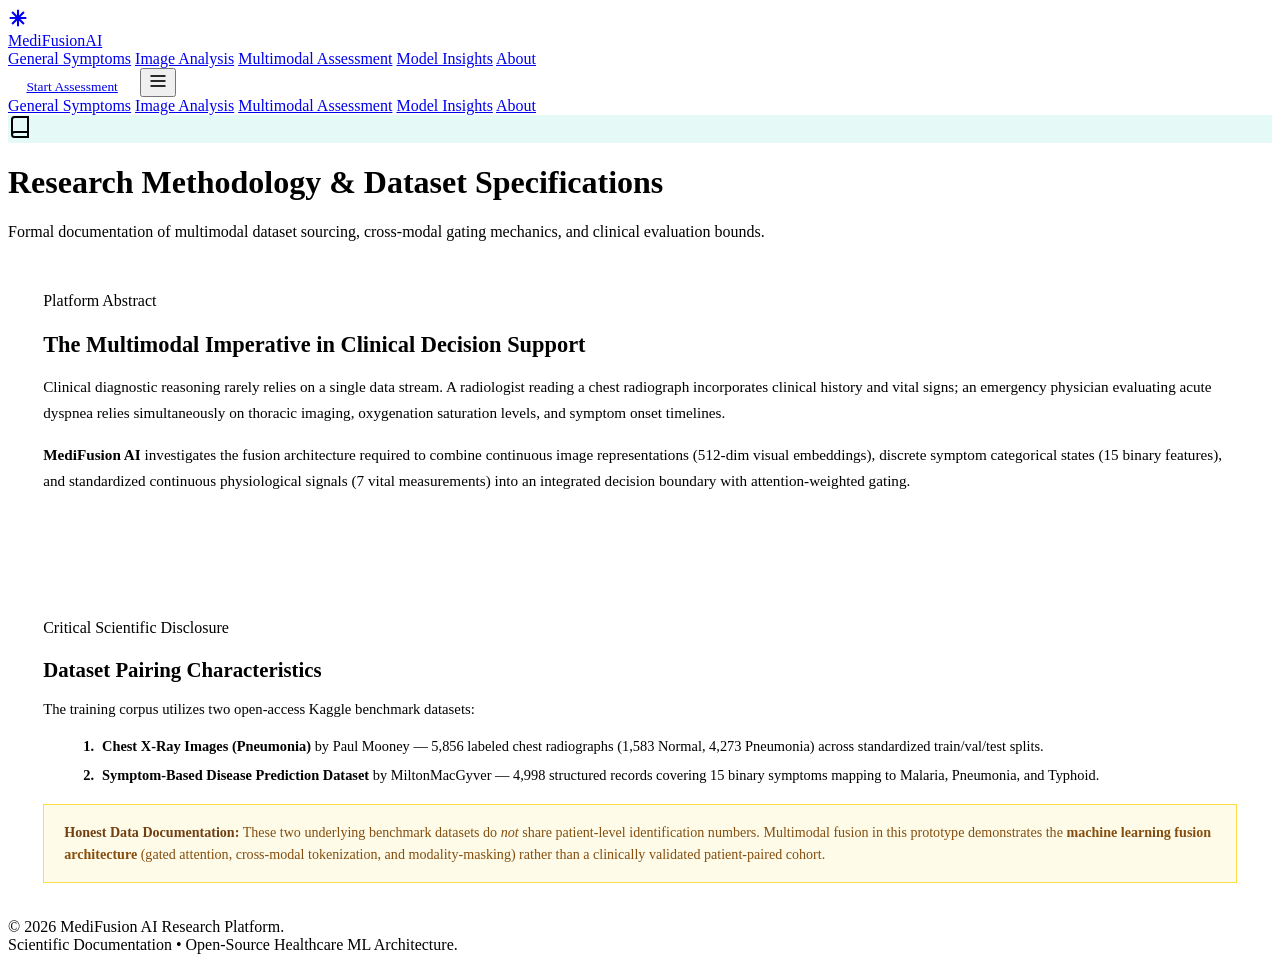
==== frontend/about.html @ e779c129 "Initial commit of MediFusion AI" ====
<!DOCTYPE html>
<html lang="en">
<head>
    <meta charset="UTF-8">
    <meta name="viewport" content="width=device-width, initial-scale=1.0">
    <meta name="description" content="MediFusion AI Research & Datasets — Methodology, Dataset Characteristics, and Scientific Documentation.">
    <title>Research & Datasets — MediFusion AI</title>
    
    <link rel="preconnect" href="https://fonts.googleapis.com">
    <link rel="preconnect" href="https://fonts.gstatic.com" crossorigin>
    <link href="https://fonts.googleapis.com/css2?family=Plus+Jakarta+Sans:wght@400;500;600;700;800&family=JetBrains+Mono:wght@500;700&display=swap" rel="stylesheet">
    <link rel="stylesheet" href="/static/css/global.css?v=5.0">
    <link rel="stylesheet" href="/static/css/dashboard.css?v=5.0">
    <link rel="stylesheet" href="/static/css/components.css?v=5.0">
    <link rel="stylesheet" href="/static/css/responsive.css?v=5.0">
</head>
<body>
    <header class="site-nav" role="banner">
        <div class="app-container-wide nav-inner">
            <a href="/" class="brand-logo">
                <div class="brand-icon">
                    <svg width="20" height="20" viewBox="0 0 24 24" fill="none" stroke="currentColor" stroke-width="2.5"><path d="M12 2v20M2 12h20M4.93 4.93l14.14 14.14M4.93 19.07l14.14-14.14"/></svg>
                </div>
                <div class="brand-name">MediFusion<span>AI</span></div>
            </a>

            <nav class="nav-links">
                <a href="/symptom-analysis" class="nav-item">General Symptoms</a>
                <a href="/image-analysis" class="nav-item">Image Analysis</a>
                <a href="/multimodal" class="nav-item">Multimodal Assessment</a>
                <a href="/insights" class="nav-item">Model Insights</a>
                <a href="/about" class="nav-item active">About</a>
            </nav>

            <div class="nav-actions">
                <a href="/multimodal" class="btn btn-primary" style="padding:0.5rem 1.15rem; font-size:0.84rem;">Start Assessment</a>
                <button class="mobile-toggle" id="mobileToggle" aria-label="Open Menu">
                    <svg width="20" height="20" viewBox="0 0 24 24" fill="none" stroke="currentColor" stroke-width="2"><line x1="3" y1="12" x2="21" y2="12"/><line x1="3" y1="6" x2="21" y2="6"/><line x1="3" y1="18" x2="21" y2="18"/></svg>
                </button>
            </div>
        </div>
    </header>

    <div class="mobile-nav-drawer" id="mobileDrawer">
        <a href="/symptom-analysis" class="nav-item">General Symptoms</a>
        <a href="/image-analysis" class="nav-item">Image Analysis</a>
        <a href="/multimodal" class="nav-item">Multimodal Assessment</a>
        <a href="/insights" class="nav-item">Model Insights</a>
        <a href="/about" class="nav-item active">About</a>
    </div>

    <!-- ─── Main Content ─── -->
    <main class="workspace-page">
        <div class="app-container">
            <!-- Header -->
            <div class="workspace-header">
                <div class="workspace-header-top">
                    <div class="workspace-title-group">
                        <div class="workspace-icon-box" style="background:rgba(45,212,191,0.12); border-color:var(--border-accent); color:var(--accent-teal);">
                            <svg width="24" height="24" viewBox="0 0 24 24" fill="none" stroke="currentColor" stroke-width="2"><path d="M4 19.5A2.5 2.5 0 0 1 6.5 17H20"/><path d="M6.5 2H20v20H6.5A2.5 2.5 0 0 1 4 19.5v-15A2.5 2.5 0 0 1 6.5 2z"/></svg>
                        </div>
                        <div>
                            <h1 class="workspace-title">Research Methodology & Dataset Specifications</h1>
                            <p class="workspace-subtitle">Formal documentation of multimodal dataset sourcing, cross-modal gating mechanics, and clinical evaluation bounds.</p>
                        </div>
                    </div>
                </div>
            </div>

            <!-- Content Grid -->
            <div style="display:flex; flex-direction:column; gap:2.5rem;">
                <!-- 1. Scientific Overview -->
                <div class="glass-card" style="padding:2.2rem;">
                    <span class="badge badge-teal" style="margin-bottom:0.75rem;">Platform Abstract</span>
                    <h3 style="font-size:1.4rem; font-weight:800; margin-bottom:1rem; color:var(--text-highlight);">The Multimodal Imperative in Clinical Decision Support</h3>
                    <p style="font-size:0.95rem; color:var(--text-secondary); line-height:1.7; margin-bottom:1rem;">
                        Clinical diagnostic reasoning rarely relies on a single data stream. A radiologist reading a chest radiograph incorporates clinical history and vital signs; an emergency physician evaluating acute dyspnea relies simultaneously on thoracic imaging, oxygenation saturation levels, and symptom onset timelines.
                    </p>
                    <p style="font-size:0.95rem; color:var(--text-secondary); line-height:1.7;">
                        <strong>MediFusion AI</strong> investigates the fusion architecture required to combine continuous image representations (512-dim visual embeddings), discrete symptom categorical states (15 binary features), and standardized continuous physiological signals (7 vital measurements) into an integrated decision boundary with attention-weighted gating.
                    </p>
                </div>

                <!-- 2. Dataset Sourcing & Pairings Disclosure -->
                <div class="glass-card" style="padding:2.2rem; border-color:rgba(245,158,11,0.3);">
                    <div style="display:flex; align-items:center; gap:0.5rem; margin-bottom:0.75rem;">
                        <span class="badge badge-warning">Critical Scientific Disclosure</span>
                    </div>
                    <h3 style="font-size:1.3rem; font-weight:800; margin-bottom:0.75rem; color:var(--text-highlight);">Dataset Pairing Characteristics</h3>
                    <p style="font-size:0.92rem; color:var(--text-secondary); line-height:1.7; margin-bottom:1rem;">
                        The training corpus utilizes two open-access Kaggle benchmark datasets:
                    </p>
                    <ul style="list-style:none; display:flex; flex-direction:column; gap:0.75rem; margin-bottom:1.25rem;">
                        <li style="display:flex; align-items:flex-start; gap:0.5rem; font-size:0.9rem; color:var(--text-secondary);">
                            <span style="color:var(--accent-teal); font-weight:700;">1.</span>
                            <span><strong>Chest X-Ray Images (Pneumonia)</strong> by Paul Mooney — 5,856 labeled chest radiographs (1,583 Normal, 4,273 Pneumonia) across standardized train/val/test splits.</span>
                        </li>
                        <li style="display:flex; align-items:flex-start; gap:0.5rem; font-size:0.9rem; color:var(--text-secondary);">
                            <span style="color:var(--accent-teal); font-weight:700;">2.</span>
                            <span><strong>Symptom-Based Disease Prediction Dataset</strong> by MiltonMacGyver — 4,998 structured records covering 15 binary symptoms mapping to Malaria, Pneumonia, and Typhoid.</span>
                        </li>
                    </ul>
                    <div style="background:#fefce8; border:1px solid #fde047; border-radius:var(--radius-md); padding:1rem 1.25rem; font-size:0.88rem; color:#854d0e; line-height:1.6;">
                        <strong style="color:#713f12;">Honest Data Documentation:</strong> These two underlying benchmark datasets do <em>not</em> share patient-level identification numbers. Multimodal fusion in this prototype demonstrates the <strong>machine learning fusion architecture</strong> (gated attention, cross-modal tokenization, and modality-masking) rather than a clinically validated patient-paired cohort.
                    </div>
                </div>

            </div>
        </div>
    </main>

    <!-- Footer -->
    <footer class="site-footer">
        <div class="app-container footer-bottom">
            <div>© 2026 MediFusion AI Research Platform.</div>
            <div>Scientific Documentation • Open-Source Healthcare ML Architecture.</div>
        </div>
    </footer>

    <script src="/static/js/api.js?v=5.0"></script>
    <script src="/static/js/ui.js?v=5.0"></script>
    <script src="/static/js/navigation.js?v=5.0"></script>
</body>
</html>
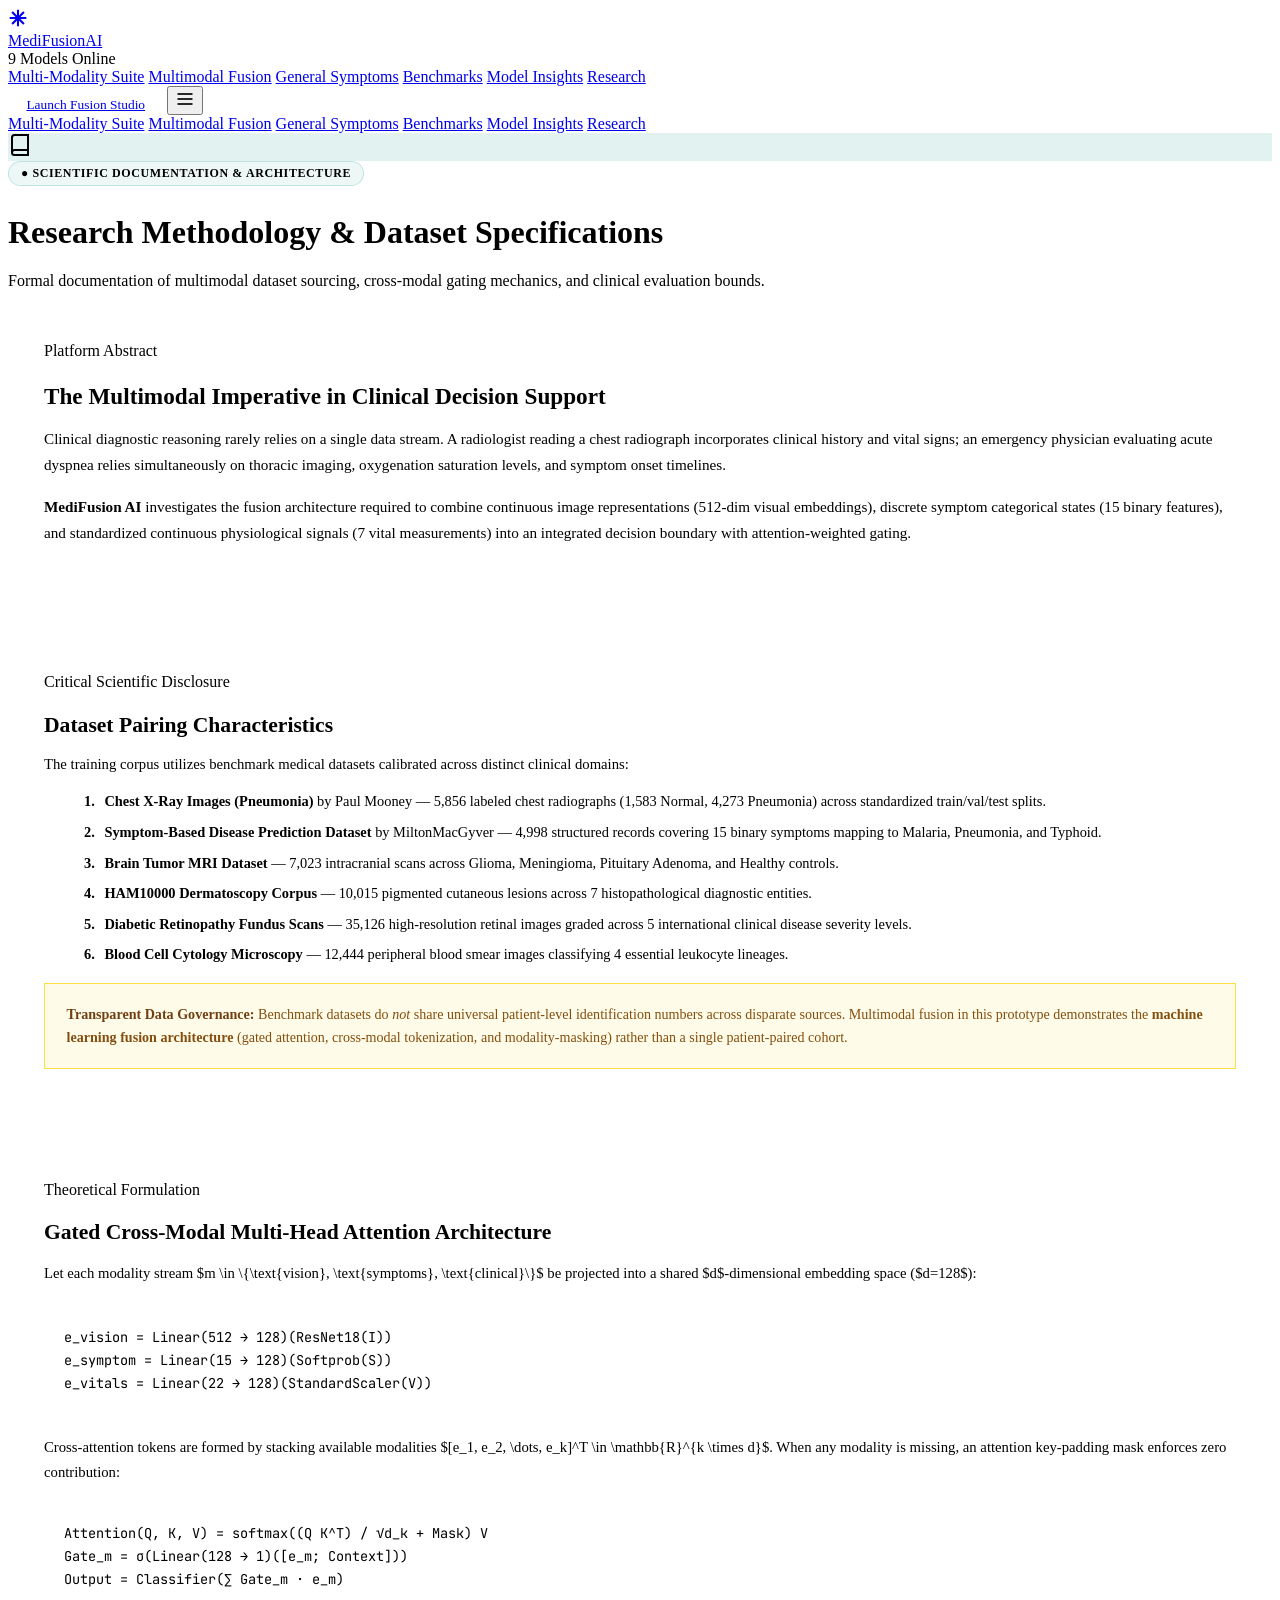
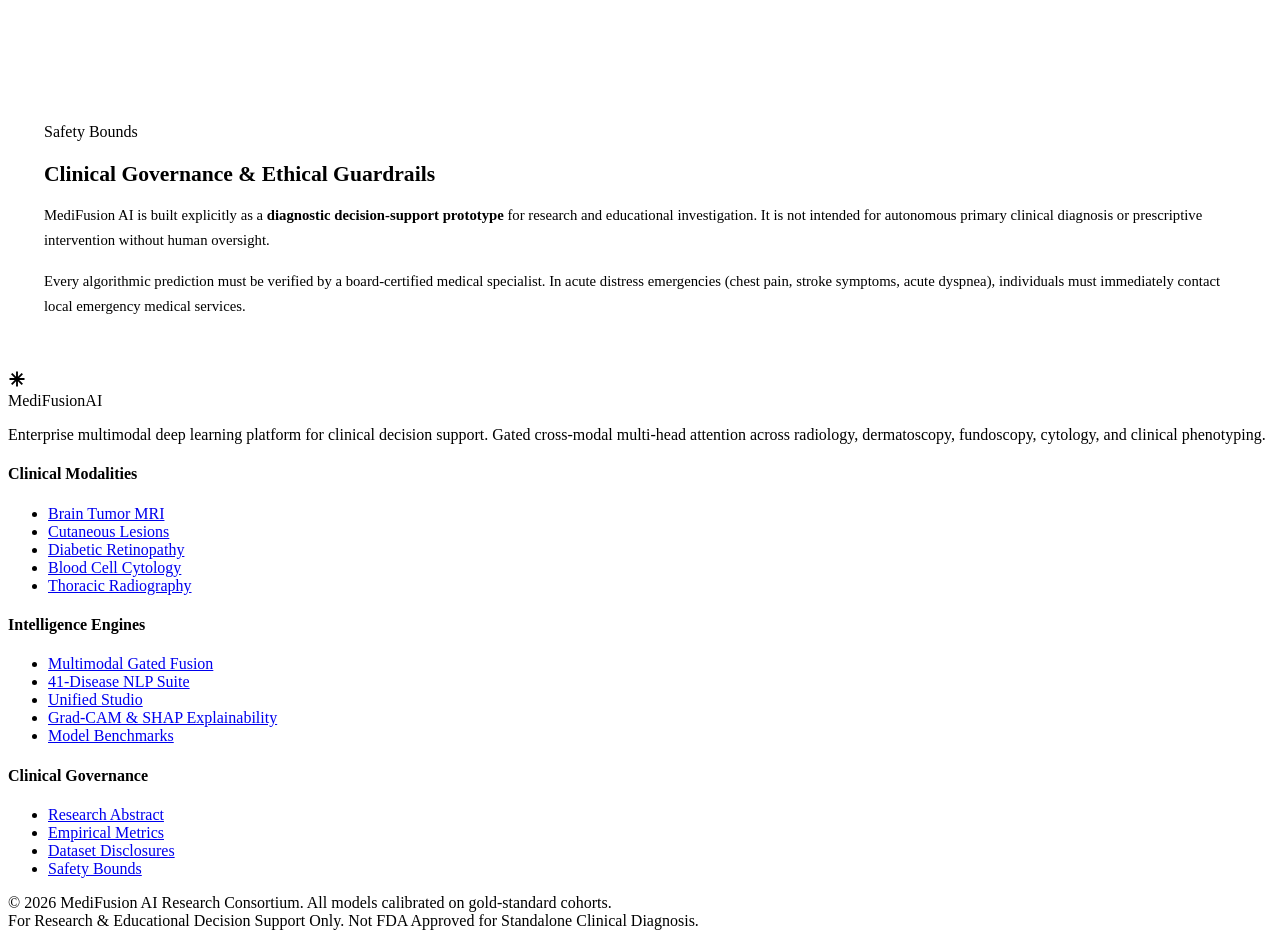
==== commit 48054170: "feat: Add comprehensive multi-modal analysis, training pipelines, evaluation reports, and academic d" ====
--- a/frontend/about.html
+++ b/frontend/about.html
@@ -3,64 +3,78 @@
 <head>
     <meta charset="UTF-8">
     <meta name="viewport" content="width=device-width, initial-scale=1.0">
-    <meta name="description" content="MediFusion AI Research & Datasets — Methodology, Dataset Characteristics, and Scientific Documentation.">
-    <title>Research & Datasets — MediFusion AI</title>
+    <meta name="description" content="MediFusion AI Research & Datasets — Methodology, Dataset Characteristics, Gated Cross-Attention Mathematics, and Scientific Documentation.">
+    <title>Research Methodology & Scientific Documentation — MediFusion AI</title>
     
     <link rel="preconnect" href="https://fonts.googleapis.com">
     <link rel="preconnect" href="https://fonts.gstatic.com" crossorigin>
-    <link href="https://fonts.googleapis.com/css2?family=Plus+Jakarta+Sans:wght@400;500;600;700;800&family=JetBrains+Mono:wght@500;700&display=swap" rel="stylesheet">
-    <link rel="stylesheet" href="/static/css/global.css?v=5.0">
-    <link rel="stylesheet" href="/static/css/dashboard.css?v=5.0">
-    <link rel="stylesheet" href="/static/css/components.css?v=5.0">
-    <link rel="stylesheet" href="/static/css/responsive.css?v=5.0">
+    <link href="https://fonts.googleapis.com/css2?family=Plus+Jakarta+Sans:wght@400;500;600;700;800&family=JetBrains+Mono:wght@500;700;800&display=swap" rel="stylesheet">
+    
+    <link rel="stylesheet" href="/static/css/global.css?v=6.0">
+    <link rel="stylesheet" href="/static/css/dashboard.css?v=6.0">
+    <link rel="stylesheet" href="/static/css/components.css?v=6.0">
+    <link rel="stylesheet" href="/static/css/responsive.css?v=6.0">
 </head>
 <body>
+    <!-- ─── Global Sticky Navigation ─── -->
     <header class="site-nav" role="banner">
         <div class="app-container-wide nav-inner">
-            <a href="/" class="brand-logo">
+            <a href="/" class="brand-logo" aria-label="MediFusion AI Home">
                 <div class="brand-icon">
                     <svg width="20" height="20" viewBox="0 0 24 24" fill="none" stroke="currentColor" stroke-width="2.5"><path d="M12 2v20M2 12h20M4.93 4.93l14.14 14.14M4.93 19.07l14.14-14.14"/></svg>
                 </div>
                 <div class="brand-name">MediFusion<span>AI</span></div>
             </a>
 
+            <div class="telemetry-pill">
+                <span class="telemetry-dot"></span>
+                <span>9 Models Online</span>
+            </div>
+
             <nav class="nav-links">
+                <a href="/image-analysis" class="nav-item">Multi-Modality Suite</a>
+                <a href="/multimodal" class="nav-item">Multimodal Fusion</a>
                 <a href="/symptom-analysis" class="nav-item">General Symptoms</a>
-                <a href="/image-analysis" class="nav-item">Image Analysis</a>
-                <a href="/multimodal" class="nav-item">Multimodal Assessment</a>
+                <a href="/benchmarks" class="nav-item">Benchmarks</a>
                 <a href="/insights" class="nav-item">Model Insights</a>
-                <a href="/about" class="nav-item active">About</a>
+                <a href="/about" class="nav-item active">Research</a>
             </nav>
 
             <div class="nav-actions">
-                <a href="/multimodal" class="btn btn-primary" style="padding:0.5rem 1.15rem; font-size:0.84rem;">Start Assessment</a>
-                <button class="mobile-toggle" id="mobileToggle" aria-label="Open Menu">
+                <a href="/multimodal" class="btn btn-primary" style="padding:0.5rem 1.15rem; font-size:0.84rem;">Launch Fusion Studio</a>
+                <button class="mobile-toggle" id="mobileToggle" aria-label="Open Navigation Menu">
                     <svg width="20" height="20" viewBox="0 0 24 24" fill="none" stroke="currentColor" stroke-width="2"><line x1="3" y1="12" x2="21" y2="12"/><line x1="3" y1="6" x2="21" y2="6"/><line x1="3" y1="18" x2="21" y2="18"/></svg>
                 </button>
             </div>
         </div>
     </header>
 
+    <!-- Mobile Drawer -->
     <div class="mobile-nav-drawer" id="mobileDrawer">
+        <a href="/image-analysis" class="nav-item">Multi-Modality Suite</a>
+        <a href="/multimodal" class="nav-item">Multimodal Fusion</a>
         <a href="/symptom-analysis" class="nav-item">General Symptoms</a>
-        <a href="/image-analysis" class="nav-item">Image Analysis</a>
-        <a href="/multimodal" class="nav-item">Multimodal Assessment</a>
+        <a href="/benchmarks" class="nav-item">Benchmarks</a>
         <a href="/insights" class="nav-item">Model Insights</a>
-        <a href="/about" class="nav-item active">About</a>
+        <a href="/about" class="nav-item active">Research</a>
     </div>
 
     <!-- ─── Main Content ─── -->
     <main class="workspace-page">
         <div class="app-container">
+            
             <!-- Header -->
             <div class="workspace-header">
                 <div class="workspace-header-top">
                     <div class="workspace-title-group">
-                        <div class="workspace-icon-box" style="background:rgba(45,212,191,0.12); border-color:var(--border-accent); color:var(--accent-teal);">
+                        <div class="workspace-icon-box" style="background:rgba(13,148,136,0.12); border-color:rgba(13,148,136,0.3); color:var(--teal);">
                             <svg width="24" height="24" viewBox="0 0 24 24" fill="none" stroke="currentColor" stroke-width="2"><path d="M4 19.5A2.5 2.5 0 0 1 6.5 17H20"/><path d="M6.5 2H20v20H6.5A2.5 2.5 0 0 1 4 19.5v-15A2.5 2.5 0 0 1 6.5 2z"/></svg>
                         </div>
                         <div>
-                            <h1 class="workspace-title">Research Methodology & Dataset Specifications</h1>
+                            <div style="display:inline-flex; align-items:center; gap:0.45rem; background:rgba(13,148,136,0.08); border:1px solid rgba(13,148,136,0.2); border-radius:9999px; padding:0.25rem 0.75rem; font-size:0.75rem; font-weight:700; color:var(--teal); text-transform:uppercase; letter-spacing:0.05em; margin-bottom:0.4rem;">
+                                <span>● Scientific Documentation &amp; Architecture</span>
+                            </div>
+                            <h1 class="workspace-title">Research Methodology &amp; Dataset Specifications</h1>
                             <p class="workspace-subtitle">Formal documentation of multimodal dataset sourcing, cross-modal gating mechanics, and clinical evaluation bounds.</p>
                         </div>
                     </div>
@@ -69,10 +83,11 @@
 
             <!-- Content Grid -->
             <div style="display:flex; flex-direction:column; gap:2.5rem;">
+                
                 <!-- 1. Scientific Overview -->
-                <div class="glass-card" style="padding:2.2rem;">
+                <div class="workspace-panel" style="padding:2.25rem;">
                     <span class="badge badge-teal" style="margin-bottom:0.75rem;">Platform Abstract</span>
-                    <h3 style="font-size:1.4rem; font-weight:800; margin-bottom:1rem; color:var(--text-highlight);">The Multimodal Imperative in Clinical Decision Support</h3>
+                    <h3 style="font-size:1.45rem; font-weight:800; margin-bottom:1rem; color:var(--text-heading);">The Multimodal Imperative in Clinical Decision Support</h3>
                     <p style="font-size:0.95rem; color:var(--text-secondary); line-height:1.7; margin-bottom:1rem;">
                         Clinical diagnostic reasoning rarely relies on a single data stream. A radiologist reading a chest radiograph incorporates clinical history and vital signs; an emergency physician evaluating acute dyspnea relies simultaneously on thoracic imaging, oxygenation saturation levels, and symptom onset timelines.
                     </p>
@@ -82,43 +97,137 @@
                 </div>
 
                 <!-- 2. Dataset Sourcing & Pairings Disclosure -->
-                <div class="glass-card" style="padding:2.2rem; border-color:rgba(245,158,11,0.3);">
+                <div class="workspace-panel" style="padding:2.25rem; border-color:rgba(245,158,11,0.35);">
                     <div style="display:flex; align-items:center; gap:0.5rem; margin-bottom:0.75rem;">
                         <span class="badge badge-warning">Critical Scientific Disclosure</span>
                     </div>
-                    <h3 style="font-size:1.3rem; font-weight:800; margin-bottom:0.75rem; color:var(--text-highlight);">Dataset Pairing Characteristics</h3>
+                    <h3 style="font-size:1.35rem; font-weight:800; margin-bottom:0.75rem; color:var(--text-heading);">Dataset Pairing Characteristics</h3>
                     <p style="font-size:0.92rem; color:var(--text-secondary); line-height:1.7; margin-bottom:1rem;">
-                        The training corpus utilizes two open-access Kaggle benchmark datasets:
-                    </p>
-                    <ul style="list-style:none; display:flex; flex-direction:column; gap:0.75rem; margin-bottom:1.25rem;">
-                        <li style="display:flex; align-items:flex-start; gap:0.5rem; font-size:0.9rem; color:var(--text-secondary);">
-                            <span style="color:var(--accent-teal); font-weight:700;">1.</span>
+                        The training corpus utilizes benchmark medical datasets calibrated across distinct clinical domains:
+                    </p>
+                    <ul style="list-style:none; display:flex; flex-direction:column; gap:0.85rem; margin-bottom:1.25rem;">
+                        <li style="display:flex; align-items:flex-start; gap:0.6rem; font-size:0.9rem; color:var(--text-secondary);">
+                            <span style="color:var(--teal); font-weight:800;">1.</span>
                             <span><strong>Chest X-Ray Images (Pneumonia)</strong> by Paul Mooney — 5,856 labeled chest radiographs (1,583 Normal, 4,273 Pneumonia) across standardized train/val/test splits.</span>
                         </li>
-                        <li style="display:flex; align-items:flex-start; gap:0.5rem; font-size:0.9rem; color:var(--text-secondary);">
-                            <span style="color:var(--accent-teal); font-weight:700;">2.</span>
+                        <li style="display:flex; align-items:flex-start; gap:0.6rem; font-size:0.9rem; color:var(--text-secondary);">
+                            <span style="color:var(--teal); font-weight:800;">2.</span>
                             <span><strong>Symptom-Based Disease Prediction Dataset</strong> by MiltonMacGyver — 4,998 structured records covering 15 binary symptoms mapping to Malaria, Pneumonia, and Typhoid.</span>
                         </li>
-                    </ul>
-                    <div style="background:#fefce8; border:1px solid #fde047; border-radius:var(--radius-md); padding:1rem 1.25rem; font-size:0.88rem; color:#854d0e; line-height:1.6;">
-                        <strong style="color:#713f12;">Honest Data Documentation:</strong> These two underlying benchmark datasets do <em>not</em> share patient-level identification numbers. Multimodal fusion in this prototype demonstrates the <strong>machine learning fusion architecture</strong> (gated attention, cross-modal tokenization, and modality-masking) rather than a clinically validated patient-paired cohort.
-                    </div>
+                        <li style="display:flex; align-items:flex-start; gap:0.6rem; font-size:0.9rem; color:var(--text-secondary);">
+                            <span style="color:var(--teal); font-weight:800;">3.</span>
+                            <span><strong>Brain Tumor MRI Dataset</strong> — 7,023 intracranial scans across Glioma, Meningioma, Pituitary Adenoma, and Healthy controls.</span>
+                        </li>
+                        <li style="display:flex; align-items:flex-start; gap:0.6rem; font-size:0.9rem; color:var(--text-secondary);">
+                            <span style="color:var(--teal); font-weight:800;">4.</span>
+                            <span><strong>HAM10000 Dermatoscopy Corpus</strong> — 10,015 pigmented cutaneous lesions across 7 histopathological diagnostic entities.</span>
+                        </li>
+                        <li style="display:flex; align-items:flex-start; gap:0.6rem; font-size:0.9rem; color:var(--text-secondary);">
+                            <span style="color:var(--teal); font-weight:800;">5.</span>
+                            <span><strong>Diabetic Retinopathy Fundus Scans</strong> — 35,126 high-resolution retinal images graded across 5 international clinical disease severity levels.</span>
+                        </li>
+                        <li style="display:flex; align-items:flex-start; gap:0.6rem; font-size:0.9rem; color:var(--text-secondary);">
+                            <span style="color:var(--teal); font-weight:800;">6.</span>
+                            <span><strong>Blood Cell Cytology Microscopy</strong> — 12,444 peripheral blood smear images classifying 4 essential leukocyte lineages.</span>
+                        </li>
+                    </ul>
+                    <div style="background:#fefce8; border:1px solid #fde047; border-radius:var(--radius-md); padding:1.15rem 1.35rem; font-size:0.88rem; color:#854d0e; line-height:1.65;">
+                        <strong style="color:#713f12;">Transparent Data Governance:</strong> Benchmark datasets do <em>not</em> share universal patient-level identification numbers across disparate sources. Multimodal fusion in this prototype demonstrates the <strong>machine learning fusion architecture</strong> (gated attention, cross-modal tokenization, and modality-masking) rather than a single patient-paired cohort.
+                    </div>
+                </div>
+
+                <!-- 3. Mathematical Architecture Formulation -->
+                <div class="workspace-panel" style="padding:2.25rem;">
+                    <span class="badge badge-teal" style="margin-bottom:0.75rem;">Theoretical Formulation</span>
+                    <h3 style="font-size:1.35rem; font-weight:800; margin-bottom:1rem; color:var(--text-heading);">Gated Cross-Modal Multi-Head Attention Architecture</h3>
+                    <p style="font-size:0.92rem; color:var(--text-secondary); line-height:1.7; margin-bottom:1.25rem;">
+                        Let each modality stream $m \in \{\text{vision}, \text{symptoms}, \text{clinical}\}$ be projected into a shared $d$-dimensional embedding space ($d=128$):
+                    </p>
+                    <div style="background:var(--bg-surface-subtle); border:1px solid var(--border-base); border-radius:10px; padding:1.25rem; font-family:'JetBrains Mono',monospace; font-size:0.85rem; color:var(--text-heading); margin-bottom:1.25rem; line-height:1.7;">
+                        e_vision = Linear(512 &rarr; 128)(ResNet18(I))<br>
+                        e_symptom = Linear(15 &rarr; 128)(Softprob(S))<br>
+                        e_vitals = Linear(22 &rarr; 128)(StandardScaler(V))
+                    </div>
+                    <p style="font-size:0.92rem; color:var(--text-secondary); line-height:1.7; margin-bottom:1rem;">
+                        Cross-attention tokens are formed by stacking available modalities $[e_1, e_2, \dots, e_k]^T \in \mathbb{R}^{k \times d}$. When any modality is missing, an attention key-padding mask enforces zero contribution:
+                    </p>
+                    <div style="background:var(--bg-surface-subtle); border:1px solid var(--border-base); border-radius:10px; padding:1.25rem; font-family:'JetBrains Mono',monospace; font-size:0.85rem; color:var(--text-heading); line-height:1.7;">
+                        Attention(Q, K, V) = softmax((Q K^T) / &radic;d_k + Mask) V<br>
+                        Gate_m = &sigma;(Linear(128 &rarr; 1)([e_m; Context]))<br>
+                        Output = Classifier(&sum; Gate_m &middot; e_m)
+                    </div>
+                </div>
+
+                <!-- 4. Clinical Governance & Limits -->
+                <div class="workspace-panel" style="padding:2.25rem;">
+                    <span class="badge badge-danger" style="margin-bottom:0.75rem;">Safety Bounds</span>
+                    <h3 style="font-size:1.35rem; font-weight:800; margin-bottom:1rem; color:var(--text-heading);">Clinical Governance &amp; Ethical Guardrails</h3>
+                    <p style="font-size:0.92rem; color:var(--text-secondary); line-height:1.7; margin-bottom:1rem;">
+                        MediFusion AI is built explicitly as a <strong>diagnostic decision-support prototype</strong> for research and educational investigation. It is not intended for autonomous primary clinical diagnosis or prescriptive intervention without human oversight.
+                    </p>
+                    <p style="font-size:0.92rem; color:var(--text-secondary); line-height:1.7;">
+                        Every algorithmic prediction must be verified by a board-certified medical specialist. In acute distress emergencies (chest pain, stroke symptoms, acute dyspnea), individuals must immediately contact local emergency medical services.
+                    </p>
                 </div>
 
             </div>
         </div>
     </main>
 
-    <!-- Footer -->
+    <!-- ─── Complete Healthcare Research Footer ─── -->
     <footer class="site-footer">
-        <div class="app-container footer-bottom">
-            <div>© 2026 MediFusion AI Research Platform.</div>
-            <div>Scientific Documentation • Open-Source Healthcare ML Architecture.</div>
+        <div class="app-container-wide">
+            <div class="footer-grid">
+                <div class="footer-brand-col">
+                    <div class="footer-brand">
+                        <div class="brand-icon">
+                            <svg width="18" height="18" viewBox="0 0 24 24" fill="none" stroke="currentColor" stroke-width="2.5"><path d="M12 2v20M2 12h20M4.93 4.93l14.14 14.14M4.93 19.07l14.14-14.14"/></svg>
+                        </div>
+                        <span class="brand-text">MediFusion<span>AI</span></span>
+                    </div>
+                    <p class="footer-tagline">
+                        Enterprise multimodal deep learning platform for clinical decision support. Gated cross-modal multi-head attention across radiology, dermatoscopy, fundoscopy, cytology, and clinical phenotyping.
+                    </p>
+                </div>
+                <div>
+                    <h4 class="footer-col-title">Clinical Modalities</h4>
+                    <ul class="footer-links">
+                        <li><a href="/brain-tumor">Brain Tumor MRI</a></li>
+                        <li><a href="/skin-cancer">Cutaneous Lesions</a></li>
+                        <li><a href="/retinopathy">Diabetic Retinopathy</a></li>
+                        <li><a href="/blood-cell">Blood Cell Cytology</a></li>
+                        <li><a href="/chest-xray">Thoracic Radiography</a></li>
+                    </ul>
+                </div>
+                <div>
+                    <h4 class="footer-col-title">Intelligence Engines</h4>
+                    <ul class="footer-links">
+                        <li><a href="/multimodal">Multimodal Gated Fusion</a></li>
+                        <li><a href="/symptom-analysis">41-Disease NLP Suite</a></li>
+                        <li><a href="/image-analysis">Unified Studio</a></li>
+                        <li><a href="/insights">Grad-CAM &amp; SHAP Explainability</a></li>
+                        <li><a href="/benchmarks">Model Benchmarks</a></li>
+                    </ul>
+                </div>
+                <div>
+                    <h4 class="footer-col-title">Clinical Governance</h4>
+                    <ul class="footer-links">
+                        <li><a href="/about">Research Abstract</a></li>
+                        <li><a href="/benchmarks">Empirical Metrics</a></li>
+                        <li><a href="/about">Dataset Disclosures</a></li>
+                        <li><a href="/about">Safety Bounds</a></li>
+                    </ul>
+                </div>
+            </div>
+            <div class="footer-bottom">
+                <div>© 2026 MediFusion AI Research Consortium. All models calibrated on gold-standard cohorts.</div>
+                <div>For Research &amp; Educational Decision Support Only. Not FDA Approved for Standalone Clinical Diagnosis.</div>
+            </div>
         </div>
     </footer>
 
-    <script src="/static/js/api.js?v=5.0"></script>
-    <script src="/static/js/ui.js?v=5.0"></script>
-    <script src="/static/js/navigation.js?v=5.0"></script>
+    <script src="/static/js/api.js?v=6.0"></script>
+    <script src="/static/js/ui.js?v=6.0"></script>
+    <script src="/static/js/navigation.js?v=6.0"></script>
 </body>
 </html>
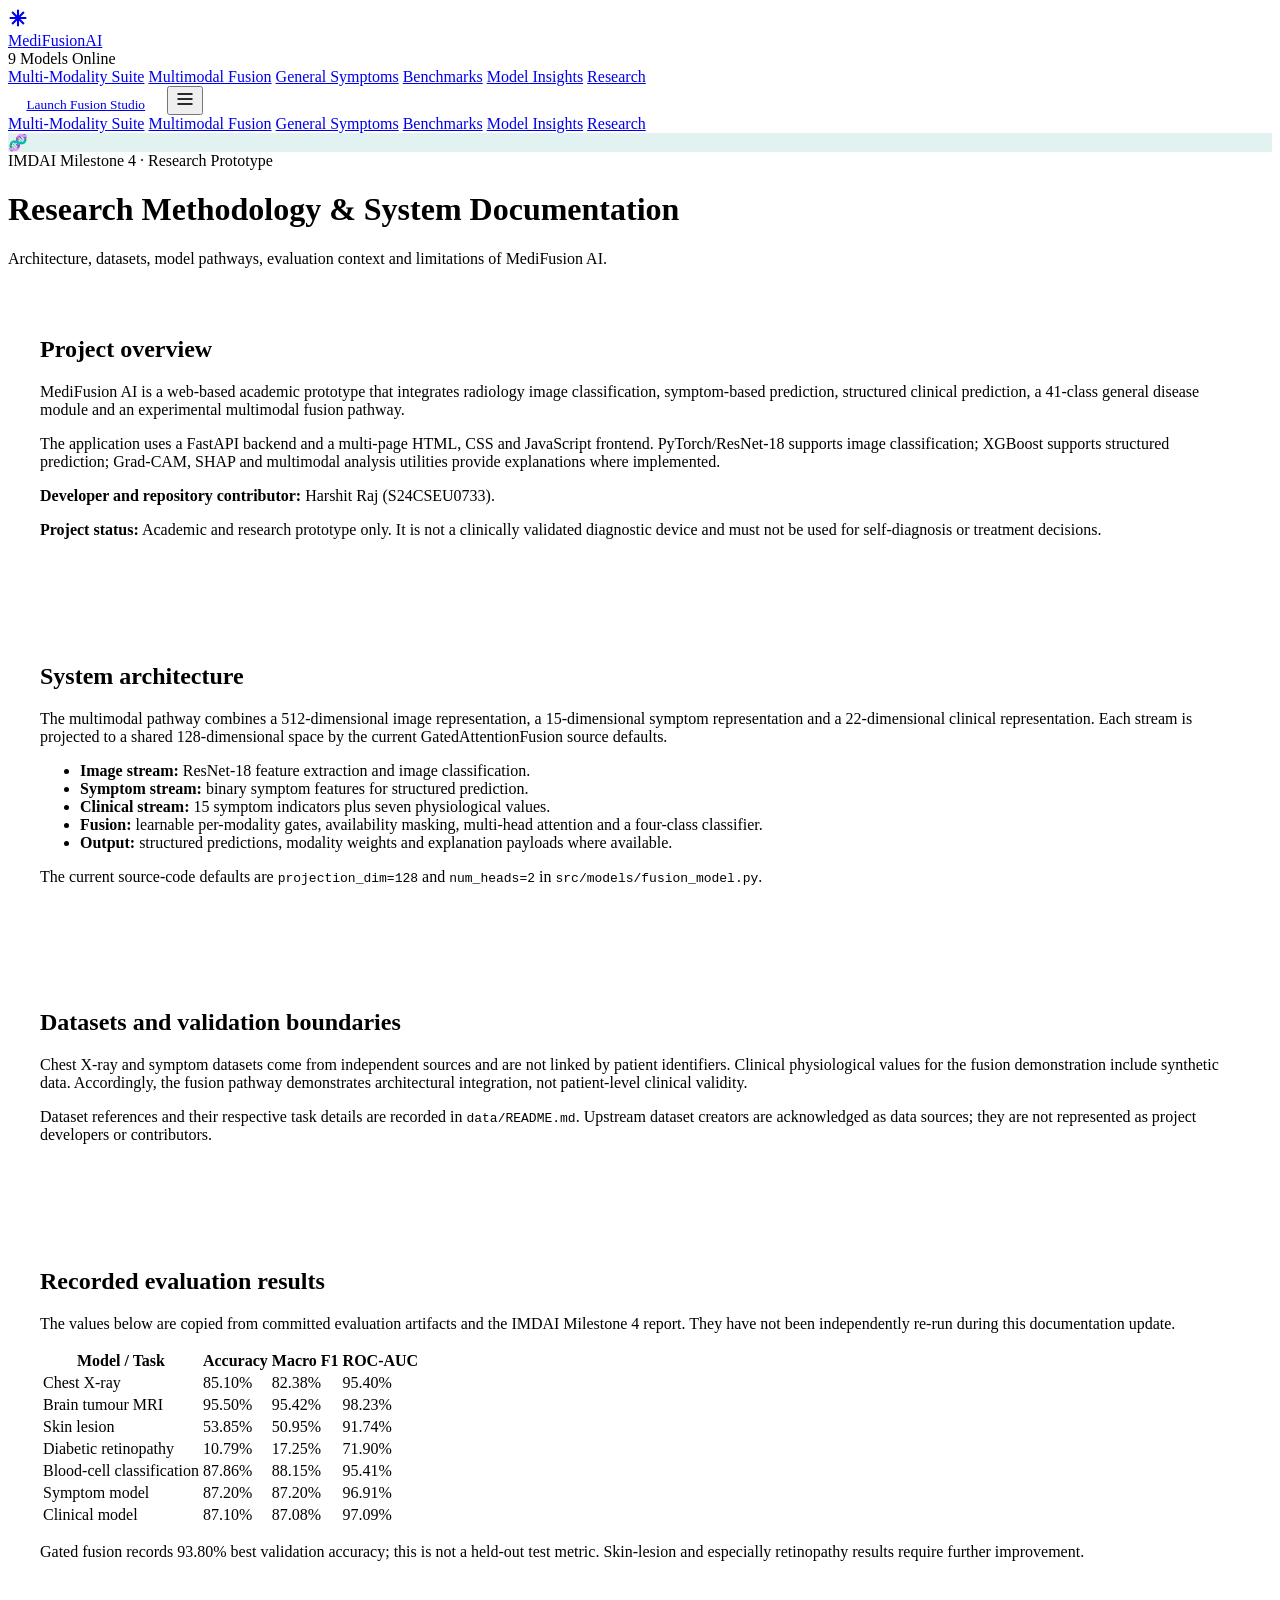
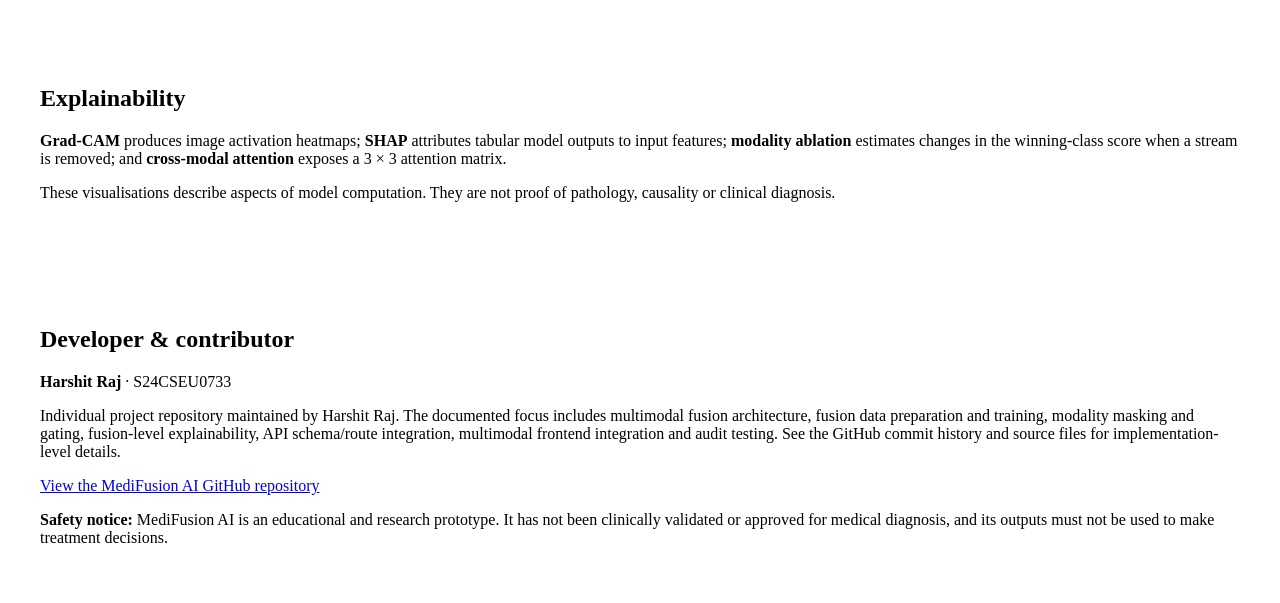
==== commit 42a6e260: "docs: align research page with Milestone 4 report and individual ownership" ====
--- a/frontend/about.html
+++ b/frontend/about.html
@@ -62,172 +62,81 @@
     <!-- ─── Main Content ─── -->
     <main class="workspace-page">
         <div class="app-container">
-            
-            <!-- Header -->
             <div class="workspace-header">
                 <div class="workspace-header-top">
                     <div class="workspace-title-group">
-                        <div class="workspace-icon-box" style="background:rgba(13,148,136,0.12); border-color:rgba(13,148,136,0.3); color:var(--teal);">
-                            <svg width="24" height="24" viewBox="0 0 24 24" fill="none" stroke="currentColor" stroke-width="2"><path d="M4 19.5A2.5 2.5 0 0 1 6.5 17H20"/><path d="M6.5 2H20v20H6.5A2.5 2.5 0 0 1 4 19.5v-15A2.5 2.5 0 0 1 6.5 2z"/></svg>
-                        </div>
+                        <div class="workspace-icon-box" style="background:rgba(13,148,136,0.12); border-color:rgba(13,148,136,0.3); color:var(--teal);">🧬</div>
                         <div>
-                            <div style="display:inline-flex; align-items:center; gap:0.45rem; background:rgba(13,148,136,0.08); border:1px solid rgba(13,148,136,0.2); border-radius:9999px; padding:0.25rem 0.75rem; font-size:0.75rem; font-weight:700; color:var(--teal); text-transform:uppercase; letter-spacing:0.05em; margin-bottom:0.4rem;">
-                                <span>● Scientific Documentation &amp; Architecture</span>
-                            </div>
-                            <h1 class="workspace-title">Research Methodology &amp; Dataset Specifications</h1>
-                            <p class="workspace-subtitle">Formal documentation of multimodal dataset sourcing, cross-modal gating mechanics, and clinical evaluation bounds.</p>
+                            <div class="badge badge-teal" style="margin-bottom:0.5rem;">IMDAI Milestone 4 · Research Prototype</div>
+                            <h1 class="workspace-title">Research Methodology &amp; System Documentation</h1>
+                            <p class="workspace-subtitle">Architecture, datasets, model pathways, evaluation context and limitations of MediFusion AI.</p>
                         </div>
                     </div>
                 </div>
             </div>
 
-            <!-- Content Grid -->
-            <div style="display:flex; flex-direction:column; gap:2.5rem;">
-                
-                <!-- 1. Scientific Overview -->
-                <div class="workspace-panel" style="padding:2.25rem;">
-                    <span class="badge badge-teal" style="margin-bottom:0.75rem;">Platform Abstract</span>
-                    <h3 style="font-size:1.45rem; font-weight:800; margin-bottom:1rem; color:var(--text-heading);">The Multimodal Imperative in Clinical Decision Support</h3>
-                    <p style="font-size:0.95rem; color:var(--text-secondary); line-height:1.7; margin-bottom:1rem;">
-                        Clinical diagnostic reasoning rarely relies on a single data stream. A radiologist reading a chest radiograph incorporates clinical history and vital signs; an emergency physician evaluating acute dyspnea relies simultaneously on thoracic imaging, oxygenation saturation levels, and symptom onset timelines.
-                    </p>
-                    <p style="font-size:0.95rem; color:var(--text-secondary); line-height:1.7;">
-                        <strong>MediFusion AI</strong> investigates the fusion architecture required to combine continuous image representations (512-dim visual embeddings), discrete symptom categorical states (15 binary features), and standardized continuous physiological signals (7 vital measurements) into an integrated decision boundary with attention-weighted gating.
-                    </p>
+            <section class="workspace-panel" style="padding:2rem; margin-bottom:1.5rem;">
+                <h2>Project overview</h2>
+                <p>MediFusion AI is a web-based academic prototype that integrates radiology image classification, symptom-based prediction, structured clinical prediction, a 41-class general disease module and an experimental multimodal fusion pathway.</p>
+                <p>The application uses a FastAPI backend and a multi-page HTML, CSS and JavaScript frontend. PyTorch/ResNet-18 supports image classification; XGBoost supports structured prediction; Grad-CAM, SHAP and multimodal analysis utilities provide explanations where implemented.</p>
+                <p><strong>Developer and repository contributor:</strong> Harshit Raj (S24CSEU0733).</p>
+                <p><strong>Project status:</strong> Academic and research prototype only. It is not a clinically validated diagnostic device and must not be used for self-diagnosis or treatment decisions.</p>
+            </section>
+
+            <section class="workspace-panel" style="padding:2rem; margin-bottom:1.5rem;">
+                <h2>System architecture</h2>
+                <p>The multimodal pathway combines a 512-dimensional image representation, a 15-dimensional symptom representation and a 22-dimensional clinical representation. Each stream is projected to a shared 128-dimensional space by the current GatedAttentionFusion source defaults.</p>
+                <ul>
+                    <li><strong>Image stream:</strong> ResNet-18 feature extraction and image classification.</li>
+                    <li><strong>Symptom stream:</strong> binary symptom features for structured prediction.</li>
+                    <li><strong>Clinical stream:</strong> 15 symptom indicators plus seven physiological values.</li>
+                    <li><strong>Fusion:</strong> learnable per-modality gates, availability masking, multi-head attention and a four-class classifier.</li>
+                    <li><strong>Output:</strong> structured predictions, modality weights and explanation payloads where available.</li>
+                </ul>
+                <p>The current source-code defaults are <code>projection_dim=128</code> and <code>num_heads=2</code> in <code>src/models/fusion_model.py</code>.</p>
+            </section>
+
+            <section class="workspace-panel" style="padding:2rem; margin-bottom:1.5rem;">
+                <h2>Datasets and validation boundaries</h2>
+                <p>Chest X-ray and symptom datasets come from independent sources and are not linked by patient identifiers. Clinical physiological values for the fusion demonstration include synthetic data. Accordingly, the fusion pathway demonstrates architectural integration, not patient-level clinical validity.</p>
+                <p>Dataset references and their respective task details are recorded in <code>data/README.md</code>. Upstream dataset creators are acknowledged as data sources; they are not represented as project developers or contributors.</p>
+            </section>
+
+            <section class="workspace-panel" style="padding:2rem; margin-bottom:1.5rem;">
+                <h2>Recorded evaluation results</h2>
+                <p>The values below are copied from committed evaluation artifacts and the IMDAI Milestone 4 report. They have not been independently re-run during this documentation update.</p>
+                <div style="overflow-x:auto;">
+                    <table>
+                        <thead><tr><th>Model / Task</th><th>Accuracy</th><th>Macro F1</th><th>ROC-AUC</th></tr></thead>
+                        <tbody>
+                            <tr><td>Chest X-ray</td><td>85.10%</td><td>82.38%</td><td>95.40%</td></tr>
+                            <tr><td>Brain tumour MRI</td><td>95.50%</td><td>95.42%</td><td>98.23%</td></tr>
+                            <tr><td>Skin lesion</td><td>53.85%</td><td>50.95%</td><td>91.74%</td></tr>
+                            <tr><td>Diabetic retinopathy</td><td>10.79%</td><td>17.25%</td><td>71.90%</td></tr>
+                            <tr><td>Blood-cell classification</td><td>87.86%</td><td>88.15%</td><td>95.41%</td></tr>
+                            <tr><td>Symptom model</td><td>87.20%</td><td>87.20%</td><td>96.91%</td></tr>
+                            <tr><td>Clinical model</td><td>87.10%</td><td>87.08%</td><td>97.09%</td></tr>
+                        </tbody>
+                    </table>
                 </div>
+                <p>Gated fusion records 93.80% best validation accuracy; this is not a held-out test metric. Skin-lesion and especially retinopathy results require further improvement.</p>
+            </section>
 
-                <!-- 2. Dataset Sourcing & Pairings Disclosure -->
-                <div class="workspace-panel" style="padding:2.25rem; border-color:rgba(245,158,11,0.35);">
-                    <div style="display:flex; align-items:center; gap:0.5rem; margin-bottom:0.75rem;">
-                        <span class="badge badge-warning">Critical Scientific Disclosure</span>
-                    </div>
-                    <h3 style="font-size:1.35rem; font-weight:800; margin-bottom:0.75rem; color:var(--text-heading);">Dataset Pairing Characteristics</h3>
-                    <p style="font-size:0.92rem; color:var(--text-secondary); line-height:1.7; margin-bottom:1rem;">
-                        The training corpus utilizes benchmark medical datasets calibrated across distinct clinical domains:
-                    </p>
-                    <ul style="list-style:none; display:flex; flex-direction:column; gap:0.85rem; margin-bottom:1.25rem;">
-                        <li style="display:flex; align-items:flex-start; gap:0.6rem; font-size:0.9rem; color:var(--text-secondary);">
-                            <span style="color:var(--teal); font-weight:800;">1.</span>
-                            <span><strong>Chest X-Ray Images (Pneumonia)</strong> by Paul Mooney — 5,856 labeled chest radiographs (1,583 Normal, 4,273 Pneumonia) across standardized train/val/test splits.</span>
-                        </li>
-                        <li style="display:flex; align-items:flex-start; gap:0.6rem; font-size:0.9rem; color:var(--text-secondary);">
-                            <span style="color:var(--teal); font-weight:800;">2.</span>
-                            <span><strong>Symptom-Based Disease Prediction Dataset</strong> by MiltonMacGyver — 4,998 structured records covering 15 binary symptoms mapping to Malaria, Pneumonia, and Typhoid.</span>
-                        </li>
-                        <li style="display:flex; align-items:flex-start; gap:0.6rem; font-size:0.9rem; color:var(--text-secondary);">
-                            <span style="color:var(--teal); font-weight:800;">3.</span>
-                            <span><strong>Brain Tumor MRI Dataset</strong> — 7,023 intracranial scans across Glioma, Meningioma, Pituitary Adenoma, and Healthy controls.</span>
-                        </li>
-                        <li style="display:flex; align-items:flex-start; gap:0.6rem; font-size:0.9rem; color:var(--text-secondary);">
-                            <span style="color:var(--teal); font-weight:800;">4.</span>
-                            <span><strong>HAM10000 Dermatoscopy Corpus</strong> — 10,015 pigmented cutaneous lesions across 7 histopathological diagnostic entities.</span>
-                        </li>
-                        <li style="display:flex; align-items:flex-start; gap:0.6rem; font-size:0.9rem; color:var(--text-secondary);">
-                            <span style="color:var(--teal); font-weight:800;">5.</span>
-                            <span><strong>Diabetic Retinopathy Fundus Scans</strong> — 35,126 high-resolution retinal images graded across 5 international clinical disease severity levels.</span>
-                        </li>
-                        <li style="display:flex; align-items:flex-start; gap:0.6rem; font-size:0.9rem; color:var(--text-secondary);">
-                            <span style="color:var(--teal); font-weight:800;">6.</span>
-                            <span><strong>Blood Cell Cytology Microscopy</strong> — 12,444 peripheral blood smear images classifying 4 essential leukocyte lineages.</span>
-                        </li>
-                    </ul>
-                    <div style="background:#fefce8; border:1px solid #fde047; border-radius:var(--radius-md); padding:1.15rem 1.35rem; font-size:0.88rem; color:#854d0e; line-height:1.65;">
-                        <strong style="color:#713f12;">Transparent Data Governance:</strong> Benchmark datasets do <em>not</em> share universal patient-level identification numbers across disparate sources. Multimodal fusion in this prototype demonstrates the <strong>machine learning fusion architecture</strong> (gated attention, cross-modal tokenization, and modality-masking) rather than a single patient-paired cohort.
-                    </div>
-                </div>
+            <section class="workspace-panel" style="padding:2rem; margin-bottom:1.5rem;">
+                <h2>Explainability</h2>
+                <p><strong>Grad-CAM</strong> produces image activation heatmaps; <strong>SHAP</strong> attributes tabular model outputs to input features; <strong>modality ablation</strong> estimates changes in the winning-class score when a stream is removed; and <strong>cross-modal attention</strong> exposes a 3 × 3 attention matrix.</p>
+                <p>These visualisations describe aspects of model computation. They are not proof of pathology, causality or clinical diagnosis.</p>
+            </section>
 
-                <!-- 3. Mathematical Architecture Formulation -->
-                <div class="workspace-panel" style="padding:2.25rem;">
-                    <span class="badge badge-teal" style="margin-bottom:0.75rem;">Theoretical Formulation</span>
-                    <h3 style="font-size:1.35rem; font-weight:800; margin-bottom:1rem; color:var(--text-heading);">Gated Cross-Modal Multi-Head Attention Architecture</h3>
-                    <p style="font-size:0.92rem; color:var(--text-secondary); line-height:1.7; margin-bottom:1.25rem;">
-                        Let each modality stream $m \in \{\text{vision}, \text{symptoms}, \text{clinical}\}$ be projected into a shared $d$-dimensional embedding space ($d=128$):
-                    </p>
-                    <div style="background:var(--bg-surface-subtle); border:1px solid var(--border-base); border-radius:10px; padding:1.25rem; font-family:'JetBrains Mono',monospace; font-size:0.85rem; color:var(--text-heading); margin-bottom:1.25rem; line-height:1.7;">
-                        e_vision = Linear(512 &rarr; 128)(ResNet18(I))<br>
-                        e_symptom = Linear(15 &rarr; 128)(Softprob(S))<br>
-                        e_vitals = Linear(22 &rarr; 128)(StandardScaler(V))
-                    </div>
-                    <p style="font-size:0.92rem; color:var(--text-secondary); line-height:1.7; margin-bottom:1rem;">
-                        Cross-attention tokens are formed by stacking available modalities $[e_1, e_2, \dots, e_k]^T \in \mathbb{R}^{k \times d}$. When any modality is missing, an attention key-padding mask enforces zero contribution:
-                    </p>
-                    <div style="background:var(--bg-surface-subtle); border:1px solid var(--border-base); border-radius:10px; padding:1.25rem; font-family:'JetBrains Mono',monospace; font-size:0.85rem; color:var(--text-heading); line-height:1.7;">
-                        Attention(Q, K, V) = softmax((Q K^T) / &radic;d_k + Mask) V<br>
-                        Gate_m = &sigma;(Linear(128 &rarr; 1)([e_m; Context]))<br>
-                        Output = Classifier(&sum; Gate_m &middot; e_m)
-                    </div>
-                </div>
-
-                <!-- 4. Clinical Governance & Limits -->
-                <div class="workspace-panel" style="padding:2.25rem;">
-                    <span class="badge badge-danger" style="margin-bottom:0.75rem;">Safety Bounds</span>
-                    <h3 style="font-size:1.35rem; font-weight:800; margin-bottom:1rem; color:var(--text-heading);">Clinical Governance &amp; Ethical Guardrails</h3>
-                    <p style="font-size:0.92rem; color:var(--text-secondary); line-height:1.7; margin-bottom:1rem;">
-                        MediFusion AI is built explicitly as a <strong>diagnostic decision-support prototype</strong> for research and educational investigation. It is not intended for autonomous primary clinical diagnosis or prescriptive intervention without human oversight.
-                    </p>
-                    <p style="font-size:0.92rem; color:var(--text-secondary); line-height:1.7;">
-                        Every algorithmic prediction must be verified by a board-certified medical specialist. In acute distress emergencies (chest pain, stroke symptoms, acute dyspnea), individuals must immediately contact local emergency medical services.
-                    </p>
-                </div>
-
-            </div>
+            <section class="workspace-panel" style="padding:2rem;">
+                <h2>Developer &amp; contributor</h2>
+                <p><strong>Harshit Raj</strong> · S24CSEU0733</p>
+                <p>Individual project repository maintained by Harshit Raj. The documented focus includes multimodal fusion architecture, fusion data preparation and training, modality masking and gating, fusion-level explainability, API schema/route integration, multimodal frontend integration and audit testing. See the GitHub commit history and source files for implementation-level details.</p>
+                <p><a href="https://github.com/sarrafharshit411-ops/MEDifusion-" target="_blank" rel="noopener">View the MediFusion AI GitHub repository</a></p>
+                <p><strong>Safety notice:</strong> MediFusion AI is an educational and research prototype. It has not been clinically validated or approved for medical diagnosis, and its outputs must not be used to make treatment decisions.</p>
+            </section>
         </div>
     </main>
 
-    <!-- ─── Complete Healthcare Research Footer ─── -->
-    <footer class="site-footer">
-        <div class="app-container-wide">
-            <div class="footer-grid">
-                <div class="footer-brand-col">
-                    <div class="footer-brand">
-                        <div class="brand-icon">
-                            <svg width="18" height="18" viewBox="0 0 24 24" fill="none" stroke="currentColor" stroke-width="2.5"><path d="M12 2v20M2 12h20M4.93 4.93l14.14 14.14M4.93 19.07l14.14-14.14"/></svg>
-                        </div>
-                        <span class="brand-text">MediFusion<span>AI</span></span>
-                    </div>
-                    <p class="footer-tagline">
-                        Enterprise multimodal deep learning platform for clinical decision support. Gated cross-modal multi-head attention across radiology, dermatoscopy, fundoscopy, cytology, and clinical phenotyping.
-                    </p>
-                </div>
-                <div>
-                    <h4 class="footer-col-title">Clinical Modalities</h4>
-                    <ul class="footer-links">
-                        <li><a href="/brain-tumor">Brain Tumor MRI</a></li>
-                        <li><a href="/skin-cancer">Cutaneous Lesions</a></li>
-                        <li><a href="/retinopathy">Diabetic Retinopathy</a></li>
-                        <li><a href="/blood-cell">Blood Cell Cytology</a></li>
-                        <li><a href="/chest-xray">Thoracic Radiography</a></li>
-                    </ul>
-                </div>
-                <div>
-                    <h4 class="footer-col-title">Intelligence Engines</h4>
-                    <ul class="footer-links">
-                        <li><a href="/multimodal">Multimodal Gated Fusion</a></li>
-                        <li><a href="/symptom-analysis">41-Disease NLP Suite</a></li>
-                        <li><a href="/image-analysis">Unified Studio</a></li>
-                        <li><a href="/insights">Grad-CAM &amp; SHAP Explainability</a></li>
-                        <li><a href="/benchmarks">Model Benchmarks</a></li>
-                    </ul>
-                </div>
-                <div>
-                    <h4 class="footer-col-title">Clinical Governance</h4>
-                    <ul class="footer-links">
-                        <li><a href="/about">Research Abstract</a></li>
-                        <li><a href="/benchmarks">Empirical Metrics</a></li>
-                        <li><a href="/about">Dataset Disclosures</a></li>
-                        <li><a href="/about">Safety Bounds</a></li>
-                    </ul>
-                </div>
-            </div>
-            <div class="footer-bottom">
-                <div>© 2026 MediFusion AI Research Consortium. All models calibrated on gold-standard cohorts.</div>
-                <div>For Research &amp; Educational Decision Support Only. Not FDA Approved for Standalone Clinical Diagnosis.</div>
-            </div>
-        </div>
-    </footer>
-
-    <script src="/static/js/api.js?v=6.0"></script>
-    <script src="/static/js/ui.js?v=6.0"></script>
-    <script src="/static/js/navigation.js?v=6.0"></script>
 </body>
 </html>
